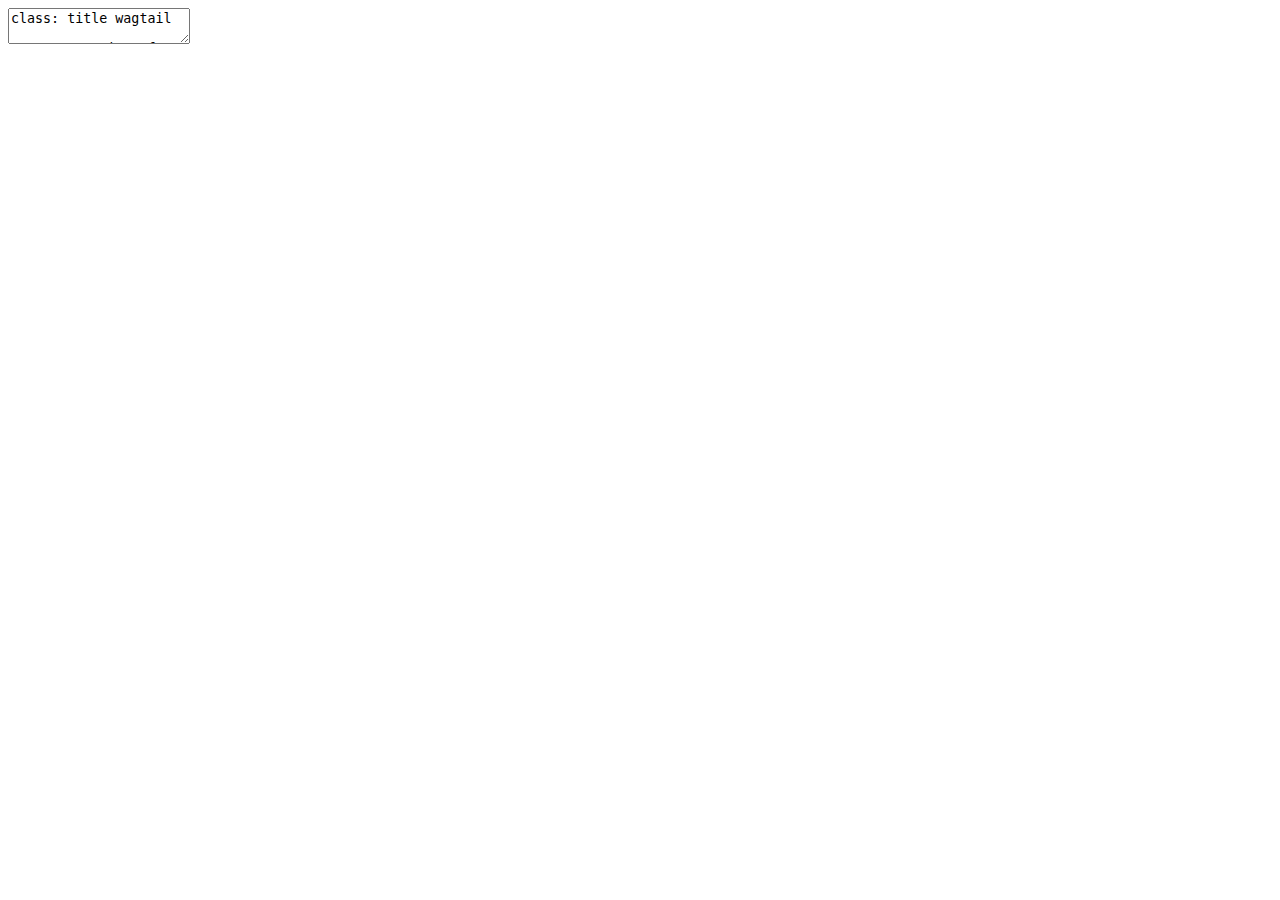
==== slides.podium/index.html @ 51ce2438 "Rename slides.html to index.html" ====
<!DOCTYPE html>
<html>
  <head>
    <title>Podium slide deck</title>
    <meta charset="utf-8">
    <link rel="stylesheet" type="text/css" href="/resources/style.css">
    <link rel="stylesheet" type="text/css" href="./style.css">
  </head>
  <body>
    <textarea id='source'></textarea>
    <script src="/resources/remark.js"></script>
    <script>
        var slideshow;

        document.addEventListener('DOMContentLoaded', function(){
            var xhttp = new XMLHttpRequest();
            xhttp.onreadystatechange = function() {
                if (this.status == 200) {
                    window.source.innerHTML = this.responseText;
                } else if (this.status == 404) {
                    window.source.innerHTML = "Slide content not found.";
                } else {
                    window.source.innerHTML = "Error loading slide content.";
                }
                slideshow = remark.create({
                    ratio: "16:9"
                });
            }
            xhttp.open("GET", './slides.md', true);
            xhttp.send();
        })
    </script>
  </body>
</html>
---- slides.podium/style.css ----
/* You can put style overrides in this file... */

@font-face {
	font-family: 'Kumbh Sans';
	src: url('KumbhSans[YOPQ,wght].ttf') format('truetype') tech('variations'),
	     url('KumbhSans[YOPQ,wght].ttf') format('truetype-variations');
	font-weight: 100 900;
	/* font-stretch: 25% 151%; */
}

/*******************************
 * Basic slide layout and colors
 ******************************/

.remark-slide-content {
    padding: 1em 6em 1em 6em;
    background-color: #f6f7f1;
    background-size: contain;
    font-family: 'Kumbh Sans', system-ui, sans-serif;
    color: #272726;
}

/***********************
 * Common content markup
 ***********************/

h1, h2, h3 {
    font-family: 'Kumbh Sans', system-ui, sans-serif;
    font-variation-settings: 'YOPQ' 160;
    font-weight: 700;
    text-align: center;
}

h1 {
    font-size: 48pt;
}

h2 {
    font-size: 36pt;
}

h3 {
    font-size: 28pt;
}

p, ul, ol {
    font-size: 24pt;
    line-height: 1.5em;
}

li {
    margin: 0.5em 0;
}

li p {
    margin: 0.5em 0;
}

pre {
    white-space: pre-wrap;
    max-width: 100%;
}

.hljs-default code {
    font-size: 24pt;
    font-family: ui-monospace, 'Cascadia Code', 'Source Code Pro', Menlo, Consolas, 'DejaVu Sans Mono', monospace;
    color: #007d7e;  /* Wagtail Teal */
}

.hljs-default pre {
    margin: 0.4em 0;
}
.hljs-default pre code {
    background-color: #f8fbfe;
    border: 1px solid #272726;
}

img {
    display: block;
    max-width: 100%;
    max-height: 75%;
    margin: 0 auto;
}

blockquote p:before {
    color: #7f7f7c;
    content: '“';
    font-size: 4em;
    line-height: 0.1em;
    margin-right: 0.15em;
    vertical-align: -0.35em;
}

blockquote p:after {
    color: #7f7f7c;
    content: '”';
    font-size: 4em;
    line-height: 0.1em;
    margin-left: 0.15em;
    vertical-align: -0.55em;
}

cite {
    color: #7f7f7c;
    display: block;
    text-align: right;
    margin-top: 1em;
}

/* Quotes in a list don't need as much padding */
li cite {
    margin-top: 0;
}

a {
    font-weight: 500;
}
a:link,
a:visited {
    color: #007d7e;
}

a:hover,
a:focus {
    color: #2e1f5e;
}


/*********************************/
/* Special content for footnotes */
/*********************************/

.footnotes {
    position: absolute;
    bottom: 3rem;
    right: 4rem;
    width: 88%;
    text-align: right;
}

.footnotes ol {
    padding: 0;
    margin: 0;
    list-style: none;
}

.footnotes li {
    font-size: 14pt;
    margin: 0.2em 0;
}

.dag1,
.dag2,
.dag3,
.dag4 {
    position: relative;
    top: -0.25em;
    left: 0.125em;
    color: #007d7e;  /* Wagtail Teal */
}
.dag1:before {
    content: '1';
}

.dag2:before {
    content: '2';
}

.dag3:before {
    content: '3';
}

.dag4:before {
    content: '4';
}

.footnotes .dag1,
.footnotes .dag2,
.footnotes .dag3,
.footnotes .dag4 {
    position: static;
    margin-right: 0.25em;
    color: #2e1f53;
}

/*********************/
/* Two column layout */
/*********************/

.left-column {
    width: 40%;
    float: left;
}

.right-column {
    width: 54%;
    float: right;
    position: relative;
}

/****************/
/* Title slides */
/****************/

.remark-slide-content.title {
    vertical-align: middle;
}

.title h1 {
    margin: 0.2em;
}

.title h2 {
    font-size: 24pt;
    margin: 0.2em;
}

.title h3 {
    margin: 0.2em;
}

/******************/
/* Reverse slides */
/******************/

.remark-slide-content.reverse {
    background-color: #272726;
    color: #f6f7f1;
}

/***************/
/* Logo slides */
/***************/

.remark-slide-content.logo img {
  margin-top: 15%;
}

/*********************/
/* Fullscreen slides */
/*********************/


.remark-slide-content.fullscreen {
  padding: 0;
}

.remark-slide-content.fullscreen img {
    margin-top: 100%;
    max-width: 100%;
    max-height: 100%;
}

.aspect-16-9 .remark-slide-content.fullscreen img {
    margin-top: 0;
}

.aspect-16-9 .remark-slide-content.fullscreen p {
    margin: 0;
}

/*********************/
/* Screenshot slides */
/*********************/

.remark-slide-content.screenshot img {
}

.aspect-16-9 .remark-slide-content.screenshot.untitled img {
    max-width: 100%;
    max-height: 18em;
}

.aspect-16-9 .remark-slide-content.screenshot img {
    /* max-width: 70%;
    max-height: 15em; */
    max-width: 100%;
    max-height: none;
}

/*****************/
/* Django slides */
/*****************/

.remark-slide-content.django {
    background-color: #093b2a;
}

/******************/
/* Wagtail slides */
/******************/

.remark-slide-content.wagtail {
    background-color: #2e1f53;
    color: white;
}

.remark-slide-content.wagtail a:link,
.remark-slide-content.wagtail a:visited {
    color: #80d7d8; /* Light teal */
}

.remark-slide-content.wagtail a:hover,
.remark-slide-content.wagtail a:focus {
    color: #fff;
}

.remark-slide-content.wagtail code {
    color: inherit;
}

/***************************
 * Other background colors *
 ***************************/

.remark-slide-content.black {
    background-color: black;
}

.remark-slide-content.gray {
    background-color: gray;
}

/*************************
 * Bullets and numbering *
 *************************/


ul, ol {
    padding-left: 1.5em;
}

ol {
    /* list-style-type: none; */
    list-style: decimal;
}

ol > li::before {
    /* content: counter(list-item) '. '; */
    content: none;
    /* width: 0.8em; */
    width: auto;
    /* display: inline-block; */
    display: none;
}

ol > li {
    /* text-indent: -0.8em; */
    text-indent: 0;
}

.right-column ol {
    counter-reset: list-item 6;
}

/****************
 * Bigger emoji *
 ****************/

.emoji {
  font-size: 144pt;
}

/**********
 * Tables *
 **********/

table {
    /* width: 80%; */
    margin: 0 auto;
}

table th {
    font-size: 36pt;
    border-bottom: 1px solid black;
    padding: 0 1em;
    line-height: 200%;
}

table td {
    font-size: 24pt;
    line-height: 200%;
}


/*************
 * Watermark *
 ************/

.remark-slides-area .remark-slide-content::after {
    content: 'Made with Podium';
    position: absolute;
    bottom: 1em;
    right: 1em;
    font-size: 12pt;
    opacity: 0.5;
}


/*********
 * Notes *
 *********/

.remark-notes-area {
    overflow: scroll;
}

.remark-notes-area .remark-notes {
    font-family: system-ui, sans-serif;
}

.remark-notes-area .remark-notes code {
    font-family: ui-monospace, 'Cascadia Code', 'Source Code Pro', Menlo, Consolas, 'DejaVu Sans Mono', monospace;
    color: #007d7e;  /* Wagtail Teal */
}
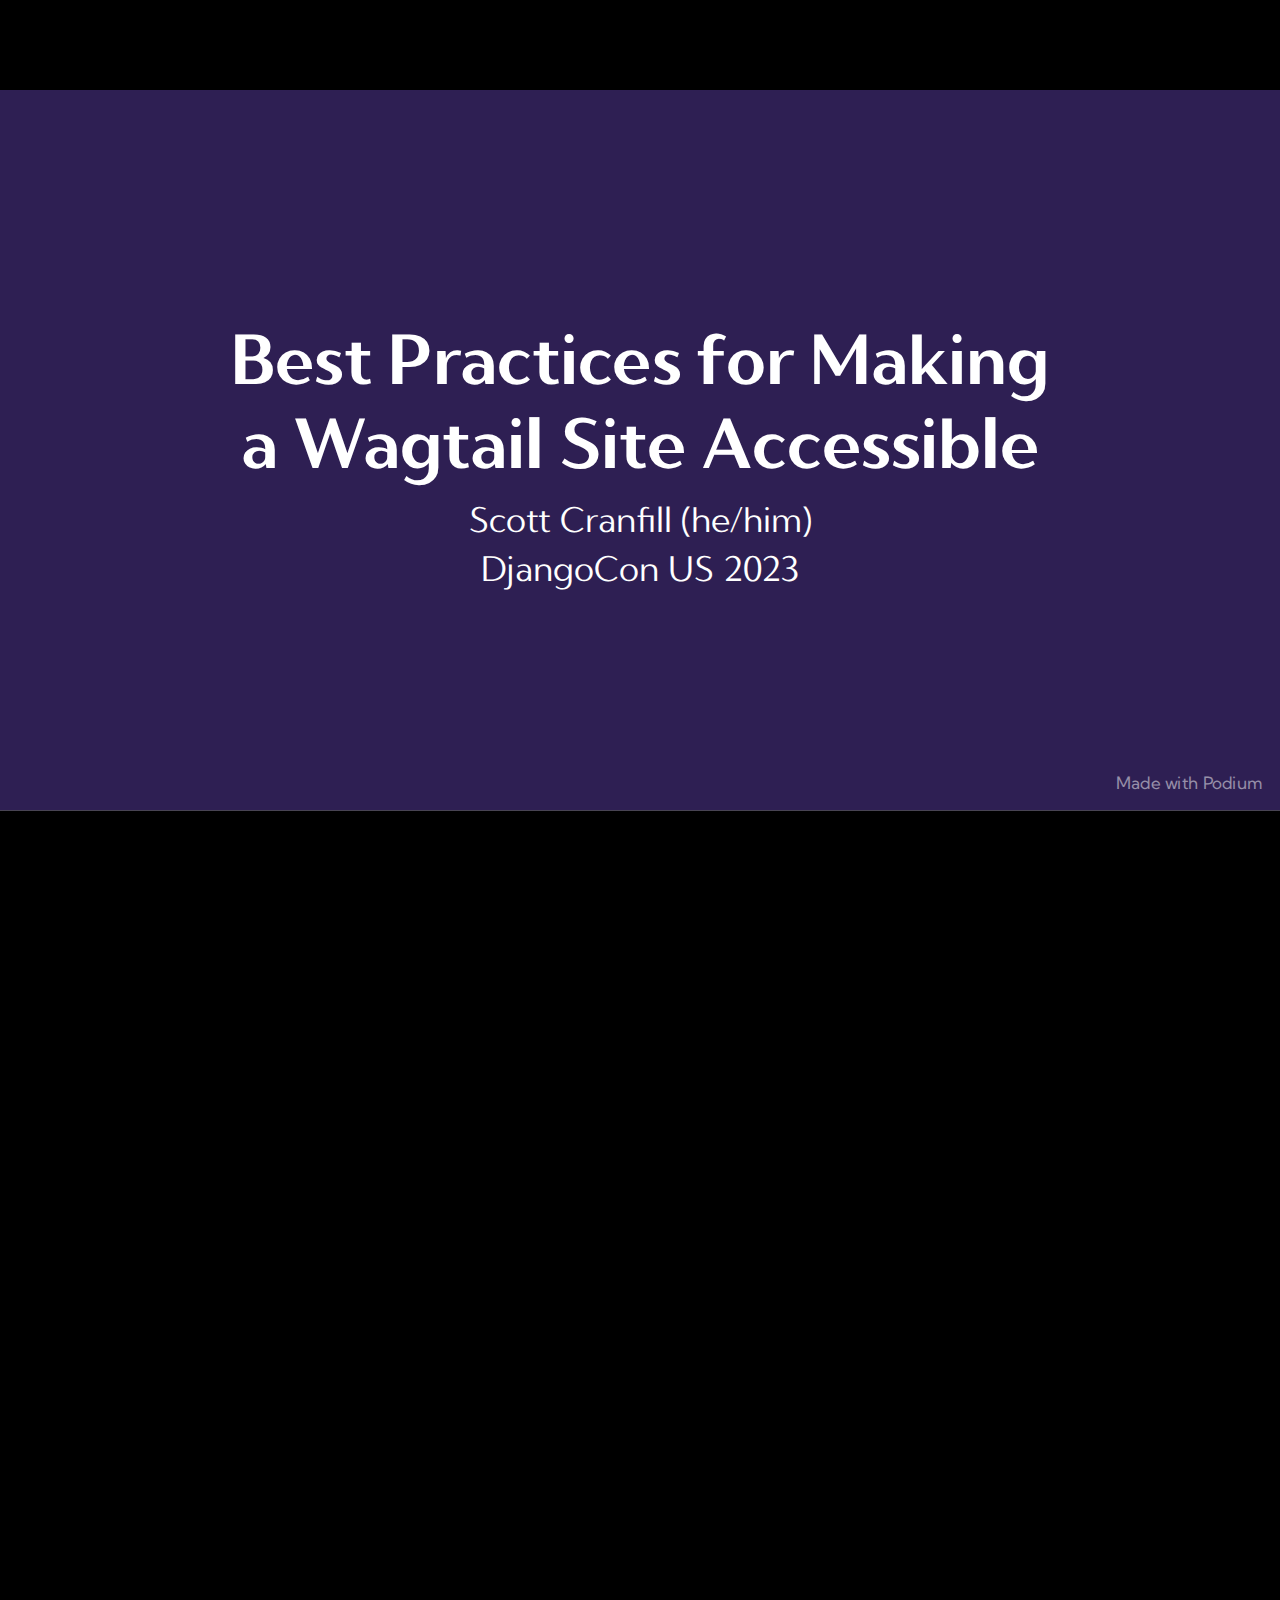
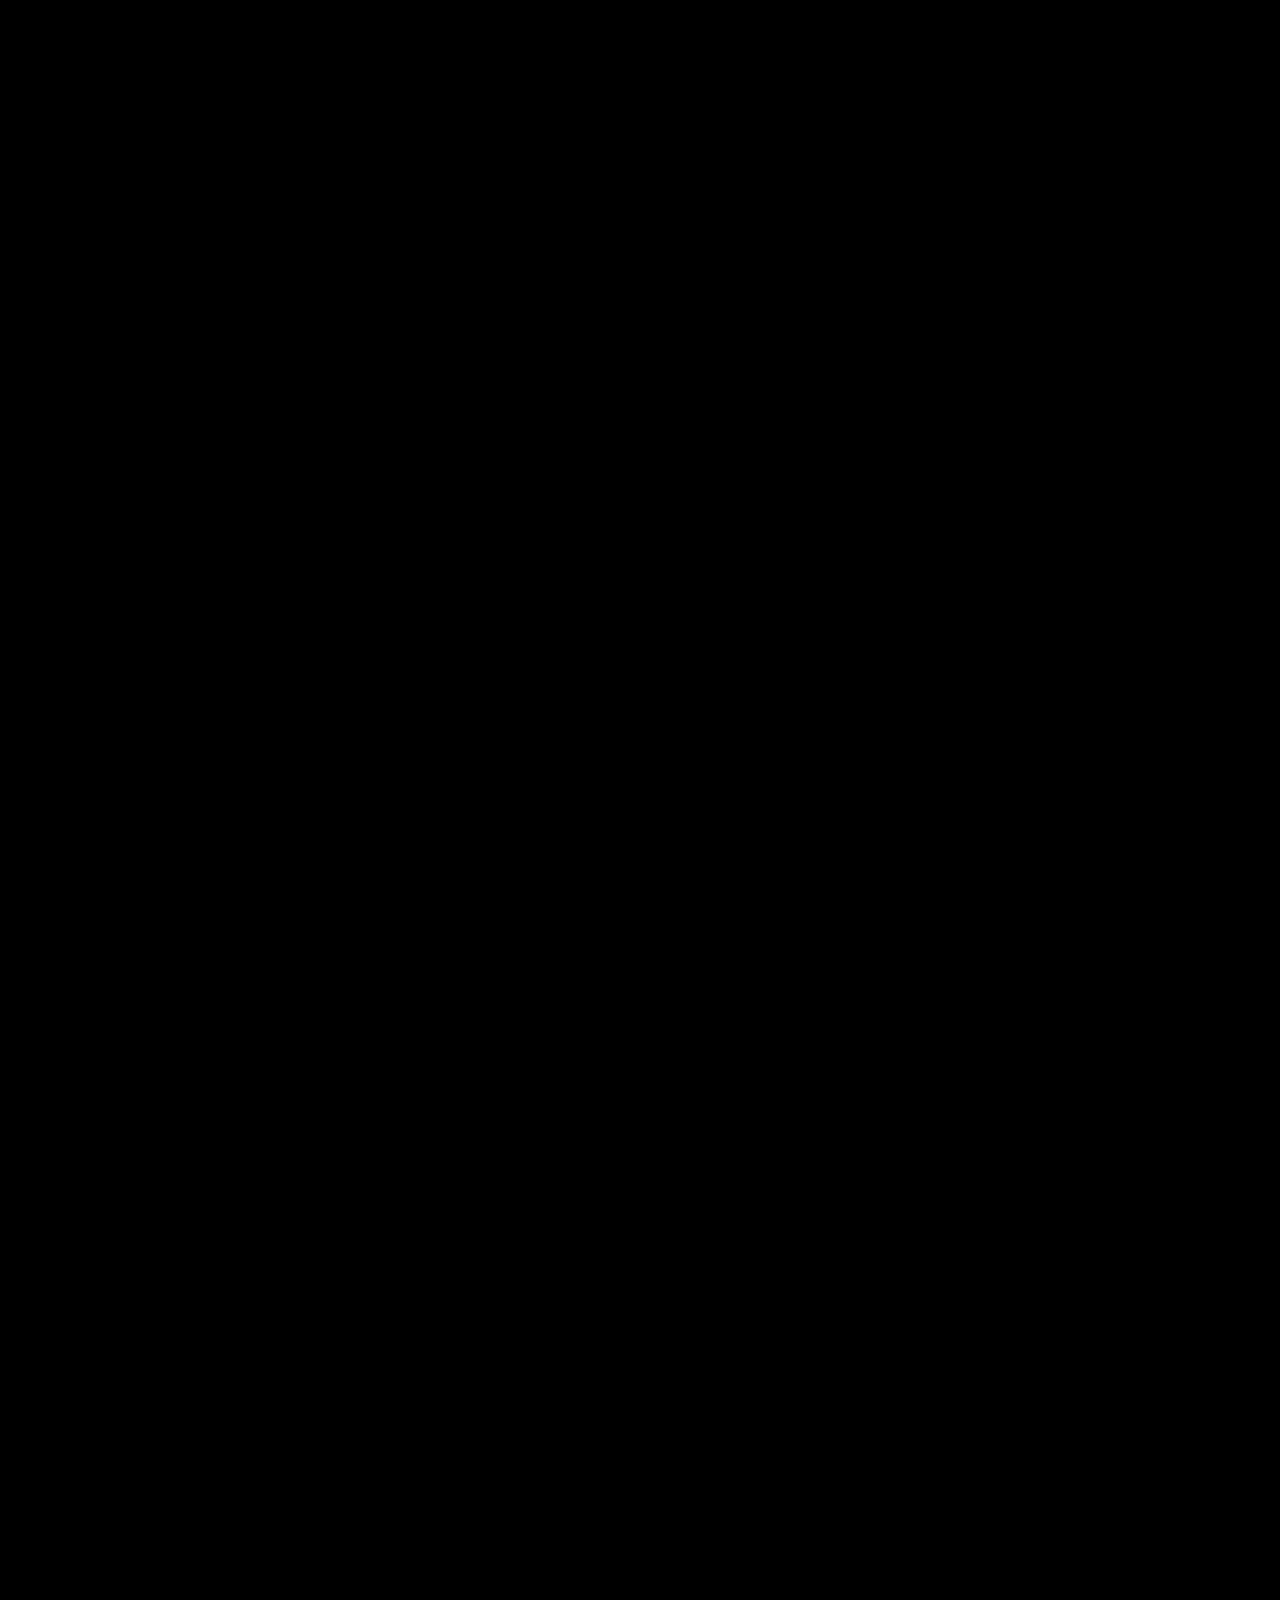
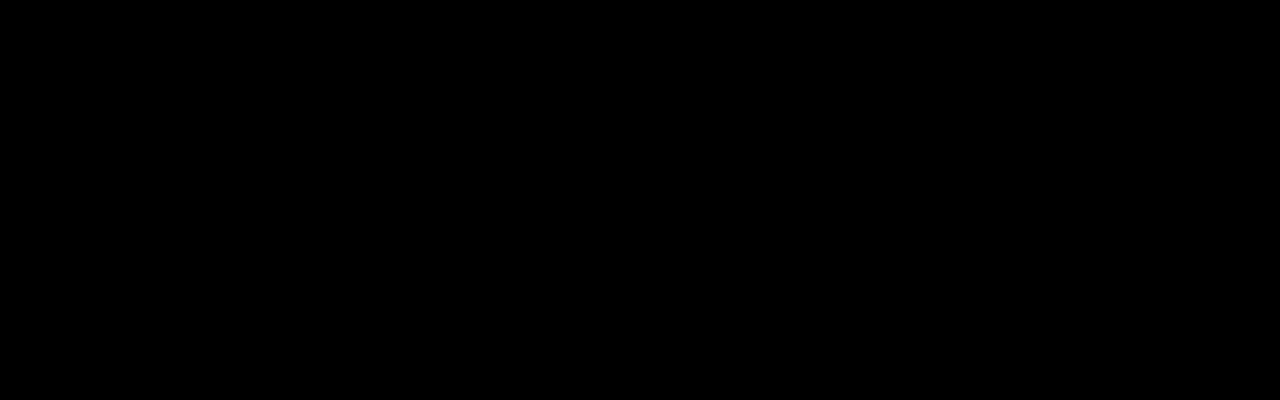
==== commit beb3a47e: "Fix resource paths for use on GitHub Pages" ====
--- a/slides.podium/index.html
+++ b/slides.podium/index.html
@@ -3,12 +3,12 @@
   <head>
     <title>Podium slide deck</title>
     <meta charset="utf-8">
-    <link rel="stylesheet" type="text/css" href="/resources/style.css">
+    <link rel="stylesheet" type="text/css" href="./resources/style.css">
     <link rel="stylesheet" type="text/css" href="./style.css">
   </head>
   <body>
     <textarea id='source'></textarea>
-    <script src="/resources/remark.js"></script>
+    <script src="./resources/remark.js"></script>
     <script>
         var slideshow;
 
--- a/slides.podium/resources/style.css
+++ b/slides.podium/resources/style.css
@@ -0,0 +1,390 @@
+/********************/
+/* Font definitions */
+/********************/
+
+@font-face {
+    font-family: 'Droid Serif';
+    font-style: normal;
+    font-weight: 400;
+    src: url(/resources/themes/default/DroidSerif.woff) format('woff');
+}
+
+@font-face {
+    font-family: 'Yanone Kaffeesatz';
+    font-style: normal;
+    font-weight: 400;
+    src: url(/resources/themes/default/YanoneKaffeesatz-Regular.woff) format('woff');
+}
+
+@font-face {
+    font-family: 'Ubuntu Mono';
+    font-style: normal;
+    font-weight: 400;
+    src: url(/resources/themes/default/UbuntuMono-Regular.woff) format('woff');
+}
+
+/*********************************/
+/* Basic slide layout and colors */
+/*********************************/
+
+.remark-slide-content {
+    padding: 1em 6em 1em 6em;
+    background-color: #f6f7f1;
+    background-size: contain;
+    font-family: 'Droid Serif';
+    color: #272726;
+}
+
+/*************************/
+/* Common content markup */
+/*************************/
+
+h1,
+h2,
+h3 {
+    font-family: 'Yanone Kaffeesatz';
+    font-weight: normal;
+    text-align: center;
+}
+
+h1 {
+    font-size: 48pt;
+}
+
+h2 {
+    font-size: 36pt;
+}
+
+h3 {
+    font-size: 28pt;
+}
+
+p {
+    font-size: 24pt;
+    line-height: 1.4em;
+}
+
+li {
+    font-size: 24pt;
+    line-height: 1.4em;
+    margin: 0.4em 0;
+}
+
+li p {
+    margin: 0.4em 0;
+}
+
+pre {
+    white-space: pre-wrap;
+    max-width: 100%;
+}
+
+.hljs-default code {
+    font-size: 24pt;
+    font-family: "Ubuntu Mono";
+}
+
+.hljs-default pre {
+    margin: 0.4em 0;
+}
+
+.hljs-default pre code {
+    background-color: #f8fbfe;
+    border: 1px solid #272726;
+}
+
+img {
+    display: block;
+    max-width: 100%;
+    max-height: 75%;
+    margin: 0 auto;
+}
+
+blockquote p:before {
+    color: #7f7f7c;
+    content: "“";
+    font-size: 4em;
+    line-height: 0.1em;
+    margin-right: 0.15em;
+    vertical-align: -0.35em;
+}
+
+blockquote p:after {
+    color: #7f7f7c;
+    content: "”";
+    font-size: 4em;
+    line-height: 0.1em;
+    margin-left: 0.15em;
+    vertical-align: -0.55em;
+}
+
+cite {
+    color: #7f7f7c;
+    display: block;
+    text-align: right;
+    margin-top: 1em;
+}
+
+/* Quotes in a list don't need as much padding */
+li cite {
+    margin-top: 0;
+}
+
+
+/***********/
+/* Twitter */
+/***********/
+
+.twitter blockquote p {
+    font-family: "Helvetica Neue", Helvetica;
+    background-color: white;
+    border: 1px solid #aaa;
+    border-radius: 1em;
+    padding: 0.5em 2em 0 2em;
+}
+
+.twitter blockquote p:before {
+    content: "";
+    margin: 0.5em 0;
+    /*padding: 0;2e*/
+}
+
+.twitter blockquote p:after {
+    content: "";
+    margin: 0.5em 0;
+}
+
+.twitter blockquote cite {
+    color: black;
+    font-style: normal;
+    font-weight: bold;
+    display: block;
+    text-align: left;
+    margin: 0;
+}
+
+.twitter blockquote cite span {
+    color: #7f7f7c;
+    font-size: smaller;
+    font-weight: normal;
+    display: block;
+    padding: 0.2em 0;
+}
+
+.twitter blockquote cite img {
+    float: left;
+    border-radius: 50%;
+    margin: 0 1em 0 0;
+    width: 3em;
+    height: 3em;
+}
+
+
+/*********************************/
+/* Special content for footnotes */
+/*********************************/
+
+.footnotes {
+    font-size: 18pt;
+    position: absolute;
+    bottom: 2em;
+    right: 4em;
+    width: 80%;
+    text-align: right;
+}
+
+.footnotes p {
+    font-size: 18pt;
+    margin: 0.2em 0;
+}
+
+.dag1:before {
+    content: "†";
+}
+
+.dag2:before {
+    content: "‡";
+}
+
+.dag3:before {
+    content: "✣";
+}
+
+.dag4:before {
+    content: "❉";
+}
+
+/*********************/
+/* Two column layout */
+/*********************/
+.left-column {
+    width: 47%;
+    float: left;
+}
+
+.right-column {
+    width: 47%;
+    float: right;
+}
+
+/****************/
+/* Title slides */
+/****************/
+
+.remark-slide-content.title {
+    vertical-align: middle;
+}
+
+.title h1 {
+    margin: 0.2em;
+}
+
+.title h2 {
+    font-size: 24pt;
+    margin: 0.2em;
+    font-weight: normal;
+}
+
+.title h3 {
+    margin: 0.2em;
+    font-weight: normal;
+}
+
+/******************/
+/* Reverse slides */
+/******************/
+
+.remark-slide-content.reverse {
+    background-color: #272726;
+    color: #f6f7f1;
+}
+
+/***************/
+/* Logo slides */
+/***************/
+
+.remark-slide-content.logo img {
+    margin-top: 15%;
+}
+
+/*********************/
+/* Fullscreen slides */
+/*********************/
+
+
+.remark-slide-content.fullscreen {
+    padding: 0;
+}
+
+.remark-slide-content.fullscreen img {
+    margin-top: 100%;
+    max-width: 100%;
+    max-height: 100%;
+}
+
+.aspect-16-9 .remark-slide-content.fullscreen img {
+    margin-top: 0;
+}
+
+.aspect-16-9 .remark-slide-content.fullscreen p {
+    margin: 0;
+}
+
+/*********************/
+/* Screenshot slides */
+/*********************/
+
+.remark-slide-content.screenshot img {}
+
+.aspect-16-9 .remark-slide-content.screenshot.untitled img {
+    max-width: 100%;
+    max-height: 18em;
+}
+
+.aspect-16-9 .remark-slide-content.screenshot img {
+    max-width: 70%;
+    max-height: 15em;
+}
+
+/*****************/
+/* Django slides */
+/*****************/
+
+.remark-slide-content.django {
+    background-color: #093B2A;
+}
+
+/***************************/
+/* Other background colors */
+/***************************/
+
+.remark-slide-content.black {
+    background-color: black;
+}
+
+.remark-slide-content.gray {
+    background-color: gray;
+}
+
+/*******************/
+/* Slide numbering */
+/*******************/
+
+ol>li::before {
+    content: counter(list-item) ". ";
+    width: 0.8em;
+    display: inline-block;
+}
+
+ol>li {
+    text-indent: -0.8em;
+}
+
+ol {
+    list-style-type: none;
+}
+
+.right-column ol {
+    counter-reset: list-item 6;
+}
+
+/****************/
+/* Bigger emoji */
+/****************/
+
+.emoji {
+    font-size: 144pt;
+}
+
+/**********/
+/* Tables */
+/**********/
+
+table {
+    /* width: 80%; */
+    margin: 0 auto;
+}
+
+table th {
+    font-family: 'Yanone Kaffeesatz';
+    font-size: 36pt;
+    border-bottom: 1px solid black;
+    padding: 0 1em;
+    line-height: 200%;
+}
+
+table td {
+    font-size: 24pt;
+    line-height: 200%;
+}
+
+/****************/
+/* Print styles */
+/****************/
+
+@media print {
+    .remark-slide-scaler {
+        position: static;
+        margin: 0 auto;
+    }
+}
